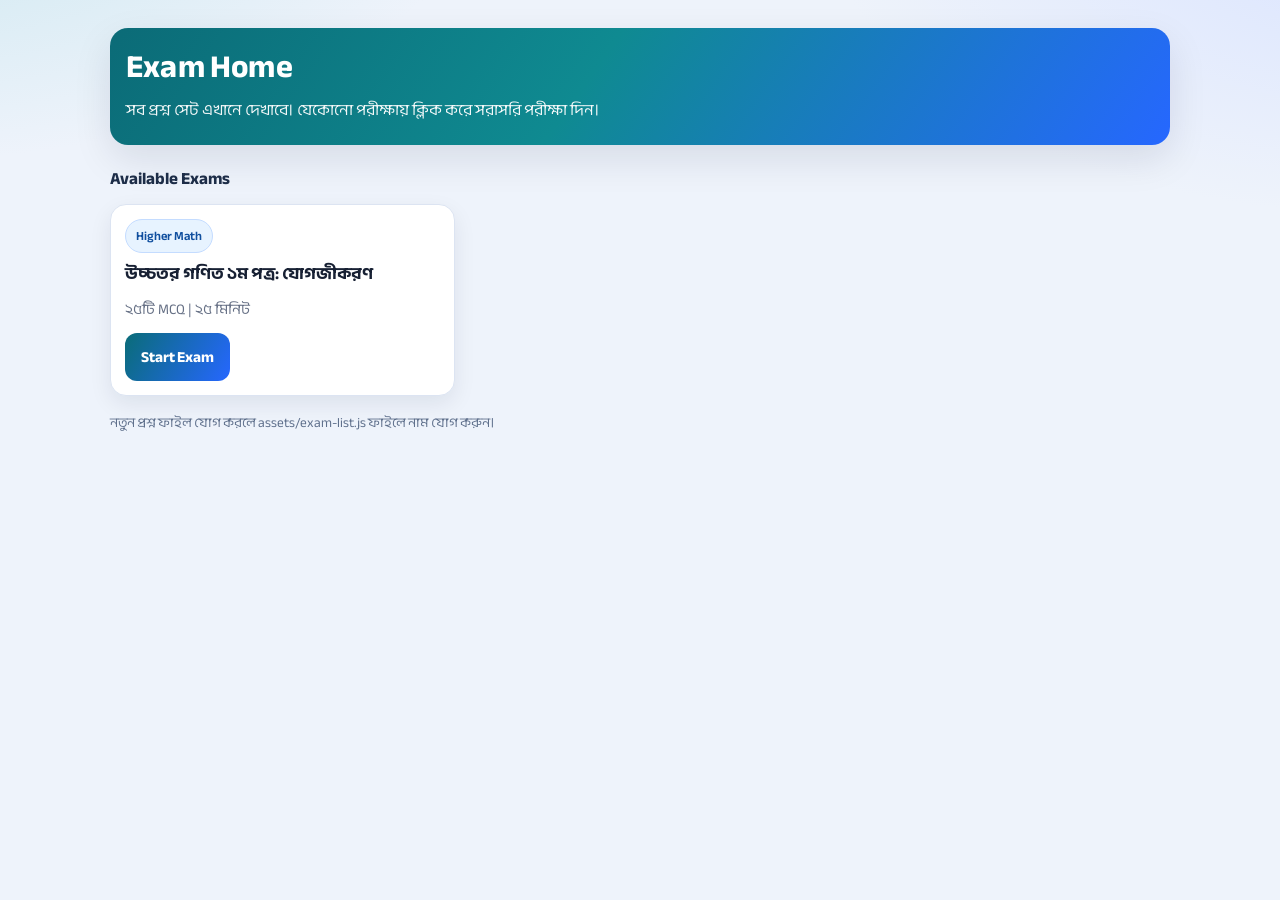
==== index.html @ 887ec2c7 "upload" ====
<!DOCTYPE html>
<html lang="bn">
<head>
  <meta charset="UTF-8" />
  <meta name="viewport" content="width=device-width, initial-scale=1.0" />
  <title>Exam Home</title>

  <link rel="preconnect" href="https://fonts.googleapis.com" />
  <link rel="preconnect" href="https://fonts.gstatic.com" crossorigin />
  <link href="https://fonts.googleapis.com/css2?family=Anek+Bangla:wght@400;500;600;700&display=swap" rel="stylesheet" />

  <style>
    :root {
      --ink: #172033;
      --muted: #667085;
      --surface: #ffffff;
      --line: #dce4f2;
      --brand: #0a6c78;
      --brand-2: #2667ff;
      --bg: #eef3fb;
      --radius: 16px;
      --shadow: 0 14px 38px rgba(10, 23, 47, 0.1);
    }

    * {
      box-sizing: border-box;
    }

    body {
      margin: 0;
      min-height: 100vh;
      font-family: 'Anek Bangla', sans-serif;
      color: var(--ink);
      background:
        radial-gradient(1000px 480px at -10% -15%, #c8e6ee 0%, transparent 62%),
        radial-gradient(900px 450px at 110% -8%, #d9e3ff 0%, transparent 64%),
        var(--bg);
    }

    .shell {
      width: min(1100px, 100%);
      margin: 0 auto;
      padding: 18px 12px 24px;
    }

    .hero {
      background: linear-gradient(125deg, #0b6b77, #0f8a91 45%, #2667ff);
      border-radius: 18px;
      padding: 20px 16px;
      color: #fff;
      box-shadow: var(--shadow);
    }

    .hero h1 {
      margin: 0;
      font-size: clamp(1.3rem, 3.8vw, 2rem);
      line-height: 1.22;
      letter-spacing: 0.2px;
    }

    .hero p {
      margin: 8px 0 0;
      opacity: 0.95;
      font-size: 0.98rem;
    }

    .section-title {
      margin: 18px 0 10px;
      font-size: 1.06rem;
      color: #1d2d48;
      font-weight: 700;
    }

    .grid {
      display: grid;
      gap: 12px;
      grid-template-columns: 1fr;
    }

    .exam-card {
      background: var(--surface);
      border: 1px solid var(--line);
      border-radius: var(--radius);
      box-shadow: 0 8px 22px rgba(13, 28, 56, 0.08);
      padding: 14px;
      display: grid;
      gap: 10px;
    }

    .exam-head {
      display: flex;
      gap: 8px;
      flex-wrap: wrap;
      align-items: center;
    }

    .chip {
      background: #e7f3ff;
      color: #104f9f;
      border: 1px solid #c4dcff;
      padding: 4px 10px;
      border-radius: 999px;
      font-size: 0.78rem;
      font-weight: 600;
    }

    .exam-card h2 {
      margin: 0;
      font-size: 1.06rem;
      line-height: 1.35;
    }

    .exam-card p {
      margin: 0;
      color: var(--muted);
      font-size: 0.92rem;
    }

    .actions {
      display: flex;
      justify-content: flex-start;
    }

    .btn {
      text-decoration: none;
      display: inline-flex;
      align-items: center;
      justify-content: center;
      border-radius: 12px;
      padding: 10px 16px;
      background: linear-gradient(120deg, var(--brand), var(--brand-2));
      color: #fff;
      font-weight: 700;
      font-size: 0.95rem;
    }

    .empty {
      border: 1px dashed #b8c6dd;
      background: #f8fbff;
      color: #50627f;
      border-radius: 14px;
      padding: 16px;
      font-size: 0.95rem;
    }

    .footer-note {
      margin-top: 14px;
      font-size: 0.84rem;
      color: #5f708c;
    }

    @media (min-width: 720px) {
      .shell {
        padding: 28px 20px 34px;
      }

      .grid {
        grid-template-columns: repeat(2, minmax(0, 1fr));
      }
    }

    @media (min-width: 980px) {
      .grid {
        grid-template-columns: repeat(3, minmax(0, 1fr));
      }
    }
  </style>
</head>
<body>
  <main class="shell">
    <header class="hero">
      <h1>Exam Home</h1>
      <p>সব প্রশ্ন সেট এখানে দেখাবে। যেকোনো পরীক্ষায় ক্লিক করে সরাসরি পরীক্ষা দিন।</p>
    </header>

    <section>
      <h2 class="section-title">Available Exams</h2>
      <div id="exam-grid" class="grid"></div>
      <p class="footer-note">নতুন প্রশ্ন ফাইল যোগ করলে assets/exam-list.js ফাইলে নাম যোগ করুন।</p>
    </section>
  </main>

  <script src="assets/exam-list.js"></script>
  <script>
    (function renderExamCards() {
      const grid = document.getElementById('exam-grid');
      const list = Array.isArray(window.examPages) ? window.examPages : [];

      if (!list.length) {
        grid.innerHTML = '<div class="empty">কোনো পরীক্ষা পাওয়া যায়নি।</div>';
        return;
      }

      grid.innerHTML = list
        .map((exam) => {
          const title = exam.title || 'Untitled Exam';
          const description = exam.description || 'No description';
          const subject = exam.subject || 'General';
          const file = exam.file || '#';

          return `
            <article class="exam-card">
              <div class="exam-head">
                <span class="chip">${subject}</span>
              </div>
              <h2>${title}</h2>
              <p>${description}</p>
              <div class="actions">
                <a class="btn" href="${file}">Start Exam</a>
              </div>
            </article>
          `;
        })
        .join('');
    })();
  </script>
</body>
</html>
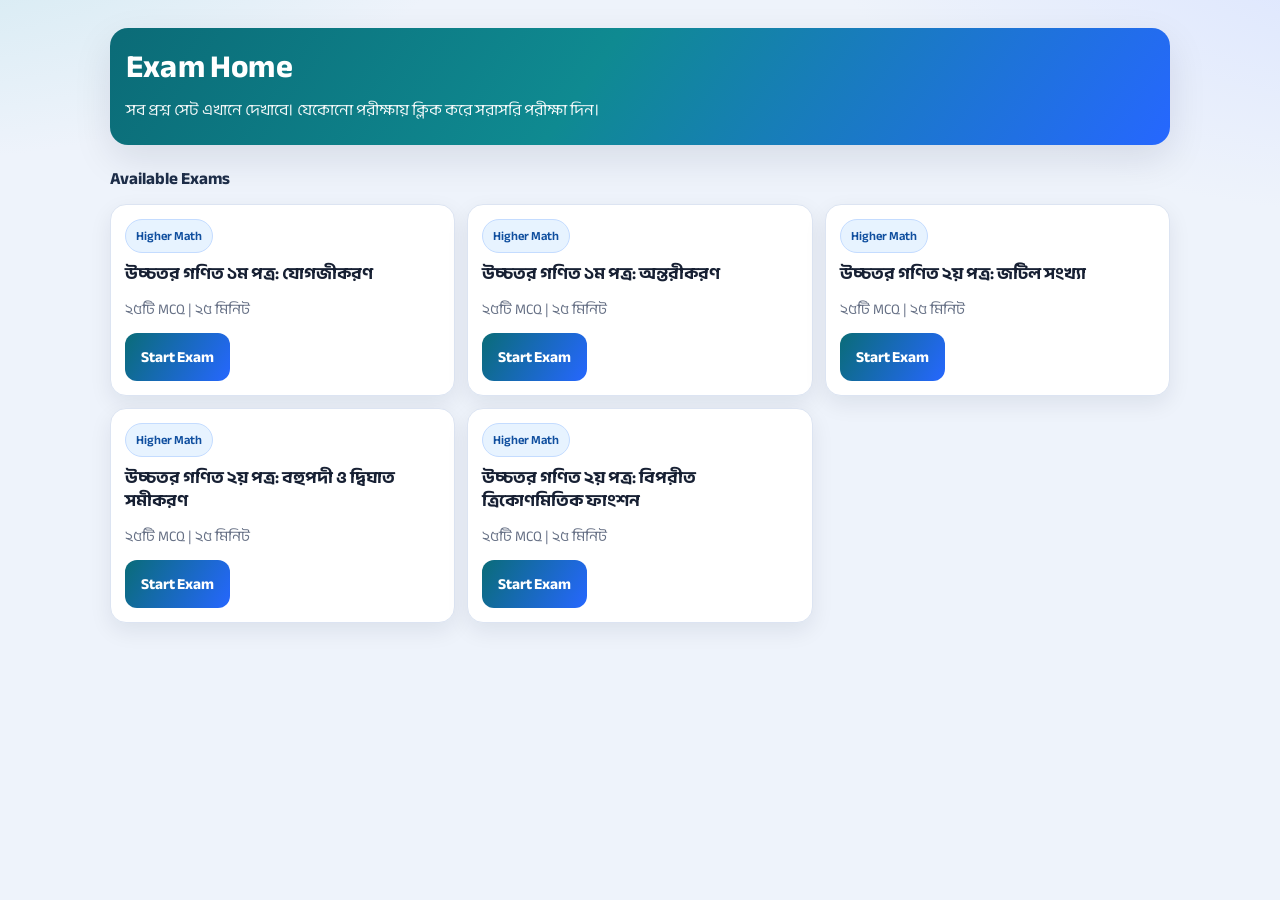
==== commit 1c2fb0bb: "Add submit animation, panda result widget, confetti, score count-up" ====
--- a/index.html
+++ b/index.html
@@ -176,7 +176,7 @@
     <section>
       <h2 class="section-title">Available Exams</h2>
       <div id="exam-grid" class="grid"></div>
-      <p class="footer-note">নতুন প্রশ্ন ফাইল যোগ করলে assets/exam-list.js ফাইলে নাম যোগ করুন।</p>
+      
     </section>
   </main>
 
